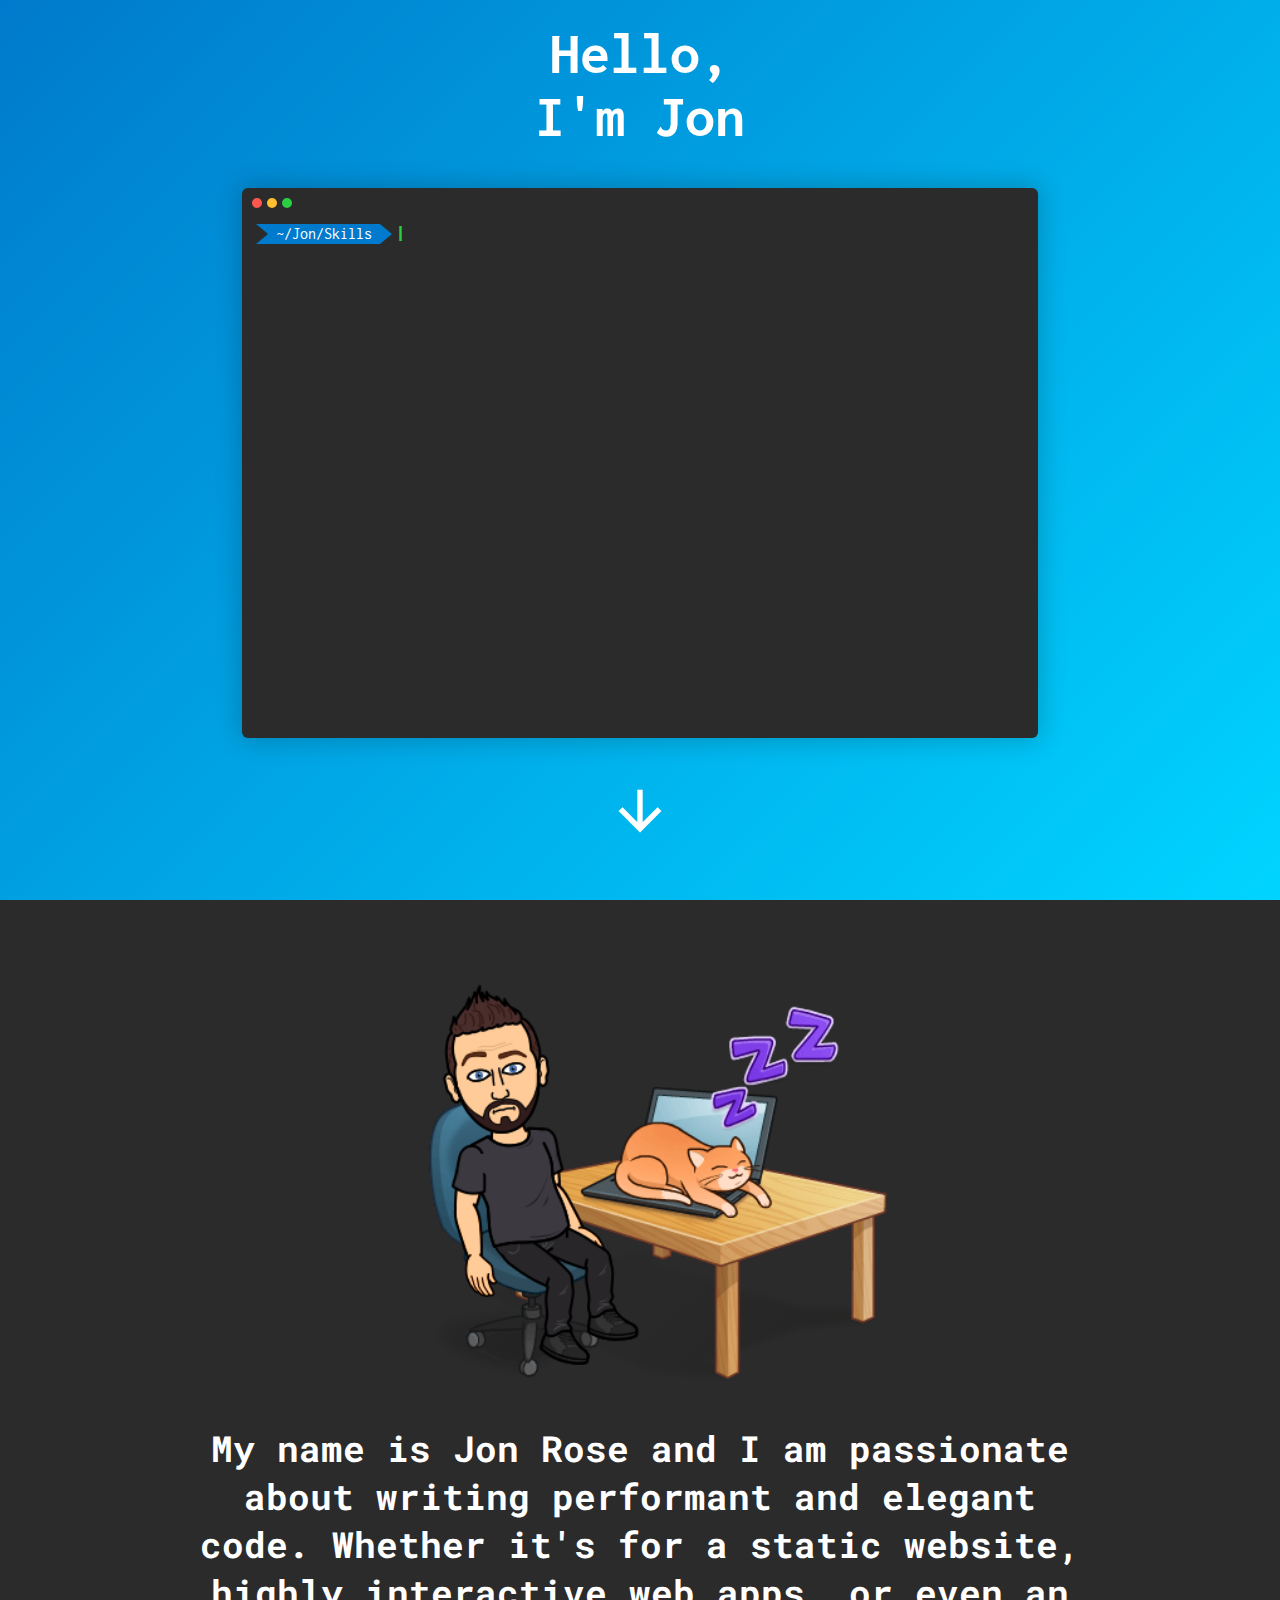
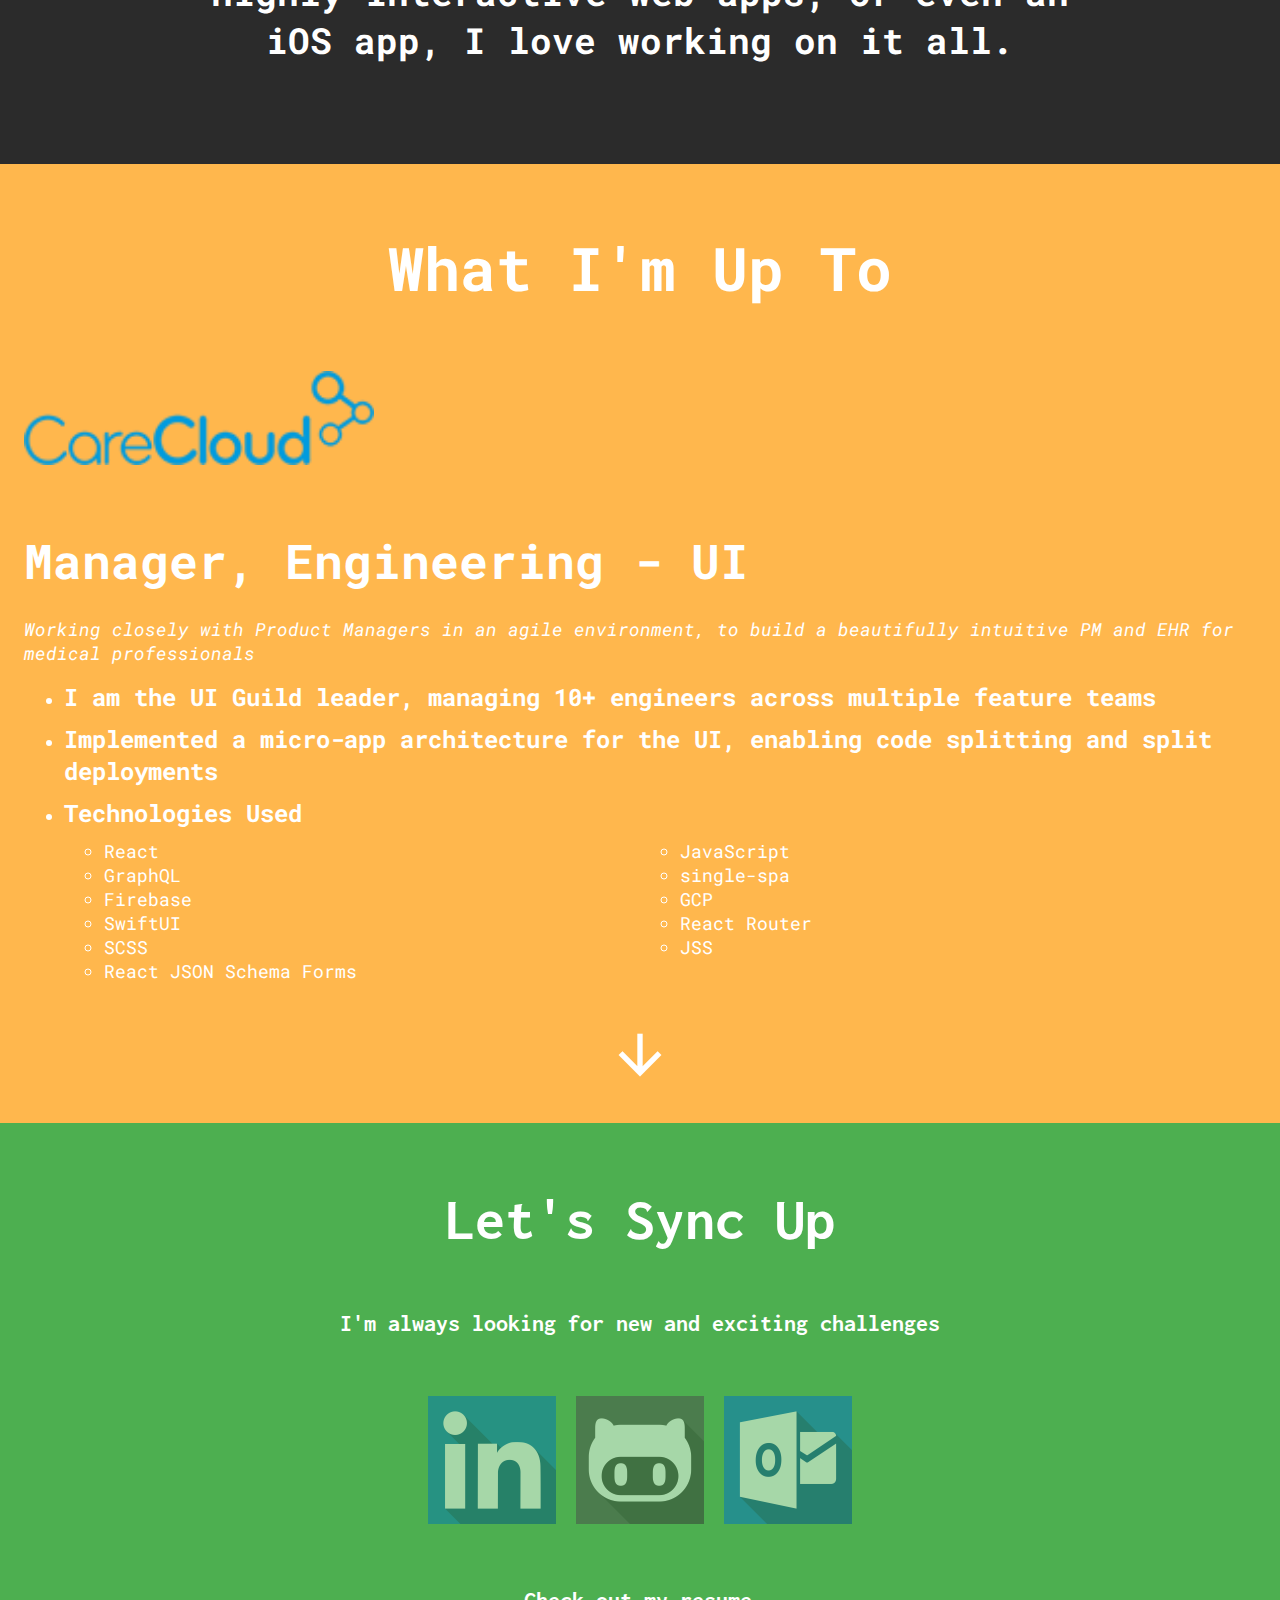
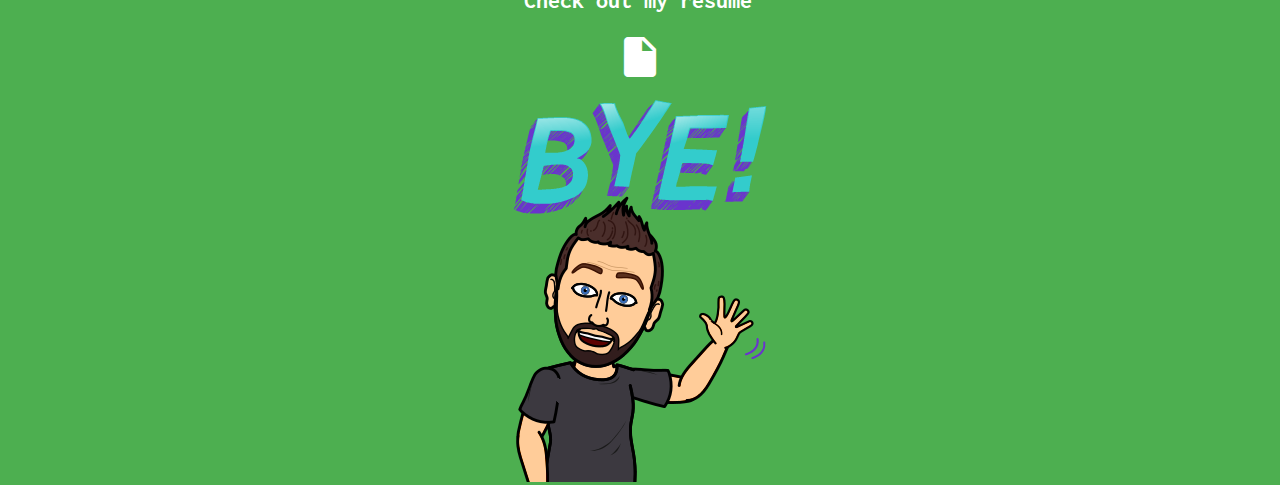
==== index.html @ 501f620a "Initial commit" ====
<!DOCTYPE html>
<html lang="en">
<head>
    <meta charset="UTF-8">
    <meta name="viewport" content="width=device-width, initial-scale=1.0">
    <meta http-equiv="X-UA-Compatible" content="ie=edge">
    <link rel="stylesheet" href="assets/css/main.css">
    <link href="https://fonts.googleapis.com/css?family=Inconsolata|Roboto+Mono&display=swap" rel="stylesheet">
    <link href="https://fonts.googleapis.com/icon?family=Material+Icons" rel="stylesheet">
    <script src="./assets/js/main.js"></script>
    <script src="./assets/js/web-components/index.js"></script>
    <link rel="icon" type="image/png" href="assets//images/JR.png">
    <title>Jon Rose</title>
</head>
<body>
    <section id="landing">
        <div id="intro">
            <h1>Hello,</h1>
            <h1>I'm Jon</h1>
        </div>
        <terminal-emulator></terminal-emulator>
        <div class="scroll iconWrapper" href="#me" >
            <i class="material-icons icon">arrow_downward</i>
        </div>
    </section>
    <section id="about-me">
        <img id="me" src="./assets/images/me.png" alt="bitmoji image of me"/>
        <h1>My name is Jon Rose and I am passionate about writing performant and elegant code. Whether it's for a static website, highly interactive web apps, or even an iOS app, I love working on it all.</h1>
    </section>
    <section id="currentWork">
        <h1 class="heading">What I'm Up To</h1>
        <div id="detailsWrapper">
            <div id="details">
                <img id="CareCloud" src="assets/images/carecloud-logo-blue.png" alt="carecloud-logo-blue">
                <h4>Manager, Engineering - UI</h4>
                <p><em>Working closely with Product Managers in an agile environment, to build a beautifully intuitive PM and EHR for medical professionals</em></p>
                <ul>
                    <li><h5>I am the UI Guild leader, managing 10+ engineers across multiple feature teams</h5></li>
                    <li><h5>Implemented a micro-app architecture for the UI, enabling code splitting and split deployments</h5></li>
                    <li>
                        <h5>Technologies Used</h5>
                        <ul id="techList">
                            <li>React</li>
                            <li>JavaScript</li>
                            <li>GraphQL</li>
                            <li>single-spa</li>
                            <li>Firebase</li>
                            <li>GCP</li>
                            <li>SwiftUI</li>
                            <li>React Router</li>
                            <li>SCSS</li>
                            <li>JSS</li>
                            <li>React JSON Schema Forms</li>
                        </ul>
                    </li>
                </ul>
            </div>
            <div>
                <img id="computer" src="assets/images/dual-screen-1745705.svg" alt="illustration of computer">
            </div>
        </div>
        <div class="scroll iconWrapper" href="#contact" >
            <i class="material-icons icon">arrow_downward</i>
        </div>
    </section>
    <section id="contact">
        <h1 class="heading">Let's Sync Up</h1>
        <h2>I'm always looking for new and exciting challenges</h2>
        <div id="contactLinks">
            <a href="https://www.linkedin.com/in/jonathan-rose-dev/" target="_blank"><img src="./assets/images/linkedin.png" alt="linkedIn"></a>
            <a href="https://www.github.com/summaro400ex" target="_blank"><img src="./assets/images/github.png" alt="github"></a>
            <a href="mailto:jon@jonrose.dev"><img src="./assets/images/email.png" alt="email"></a>
        </div>
        <div id="resumeWrapper">
                <h2>Check out my resume</h2>
                <a href="/resume.pdf" target="_blank">
                    <i class="material-icons">
                    insert_drive_file
                    </i>
                </a>
            </div>
        <div id="bye">
            <img src="./assets/images/bye.png" alt="bye">
        </div>
    </section>
    <div id="credit">
        <p>Image by <a href="https://pixabay.com/users/200degrees-2051452/?utm_source=link-attribution&amp;utm_medium=referral&amp;utm_campaign=image&amp;utm_content=1745705">200 Degrees</a> from <a href="https://pixabay.com/?utm_source=link-attribution&amp;utm_medium=referral&amp;utm_campaign=image&amp;utm_content=1745705">Pixabay</a></p>
    </div>
</body>
</html>
---- assets/css/main.css ----
body {
    margin: 0 auto;
    font-family: 'Inconsolata', monospace;
}
::-webkit-scrollbar {
    display: none;
}
h1.heading {
    text-align: center;
    font-size: 60px;
}

div.iconWrapper {
    position: relative;
    align-self: center;
    height: 100px;
    width: 64px;
}
div.iconWrapper i {
    font-size: 64px;
    cursor: pointer;
    position: absolute;
    animation: animateDown 1.25s infinite;
}

@keyframes animateDown {
    from {
        opacity: 0;
        bottom: 40px;
    }
    to {
        opacity: 1;
        bottom: 10px;
    }
}

section#landing {
    color: white;;
    display: flex;
    flex-direction: column;
    justify-content: space-around;
    align-items: center;
    min-height: 100vh;
    height: fit-content;
    background: linear-gradient(135deg, rgba(0,122, 204,1) 0%, rgba(0,212,255,1) 100%);

}
section#landing h1 {
    font-size: 60px;
    margin: 0 auto;
}
section#landing div#intro {
    display: flex;
    flex-direction: column;
    justify-content: flex-start;
    align-items: center;
    animation: fadeIn 0.8s;
}

@keyframes fadeIn {
    from {
        opacity: 0;
    }
    80% {
        opacity: 0.5;
    }
    to {
        opacity: 1;
    }
}

section#about-me {
    display: flex;
    flex-direction: column;
    height: fit-content;
    background: rgb(43,43,43);
    align-items: center;
    color: white;
    font-family: 'Roboto Mono';
}

section#about-me img {
    width: 50vw;
    max-width: 500px;
}
section#about-me h1 {
    width: 70vw;
    font-size: 36px;
    text-align: center;
    margin-bottom: 100px;
}
@media only screen and (max-width: 1100px) {
    section#about-me h1 {
      font-size: 24px;
    }
}
section#currentWork {
    font-family: 'Roboto Mono';
    padding-top: 24px;
    height: fit-content;
    min-height: 100vh;
    color: white;
    background: #ffb74d;
    display: flex;
    flex-direction: column;
    justify-content: space-around;
}

section#currentWork #detailsWrapper{
    display: grid;
    grid-template-columns: 1fr 1fr;
}

section#currentWork div#details {
    padding: 24px;
}
section#currentWork img#computer {
    width: 50vw;
    min-width: 700px;
}
section#currentWork img#computer {
    height: 30vw;
    min-height: 300px;
}
section#currentWork img#CareCloud {
    max-width: 350px;
    width: 85vw;
    margin-bottom: 50px;
}

section#currentWork h4 {
    font-size: 48px;
    margin: 0 auto;
    margin-top: 10px;
    margin-bottom: 25px;
}

section#currentWork p {
    font-size: 18px;
    margin: 0 auto;
    margin-top: 10px;
}

section#currentWork li h5 {
    font-size: 24px;
    margin: 0 auto;
    margin-top: 10px;
}

section#currentWork ul#techList {
    margin-top: 10px;
    display: grid;
    grid-template-columns: 1fr 1fr;
    font-size: 18px;
}
@media only screen and (max-width: 1300px) {
    section#currentWork img#computer {
      display: none;
    }
    div#credit {
        display: none;
    }
    section#currentWork #detailsWrapper{
        grid-template-columns: 1fr;
    }
}
@media only screen and (max-width: 500px) {
    section#currentWork h4 {
        font-size: 36px;
    }
    section#currentWork li h5 {
        font-size: 18px;
    }
    section#currentWork p {
        font-size: 14px;
    }
    section#currentWork ul#techList {
        font-size: 14px;
    }
}

section#contact {
    height: fit-content;
    padding-top: 24px;
    color: white;
    background: rgb(77, 175, 80);
    display: flex;
    flex-direction: column;
    align-items: center
}
section#contact h2 {
    text-align: center;
}
section#contact div#resumeWrapper {
    display: flex;
    flex-direction: column;
    align-items: center;
}
section#contact div#resumeWrapper h2 {
    margin-right: 5px;
}
section#contact div#resumeWrapper i {
    color: white;
    font-size: 48px;
}
section#contact div#contactLinks {
    margin-top: 40px;
    display: flex;
    height: fit-content;
    flex-direction: row;
    justify-content: center;
    margin-bottom: 40px;
}

section#contact div#contactLinks img {
    margin-left: 10px;
    margin-right: 10px;
    opacity: 0.5;
    transition: all 0.6s;
}

section#contact div#contactLinks img:hover {
    opacity: 1;
}
section#contact div#bye {
    text-align: center;
}

@media only screen and (max-width: 500px) {
    section#contact div#contactLinks img  {
        width: 80px;
    }
    section#contact div#bye img {
        width: 200px;
    }
}

div#credit {
    height: fit-content;
    background: rgb(43,43,43);
    color: white
}
div#credit p {
    margin: 0 auto;
}
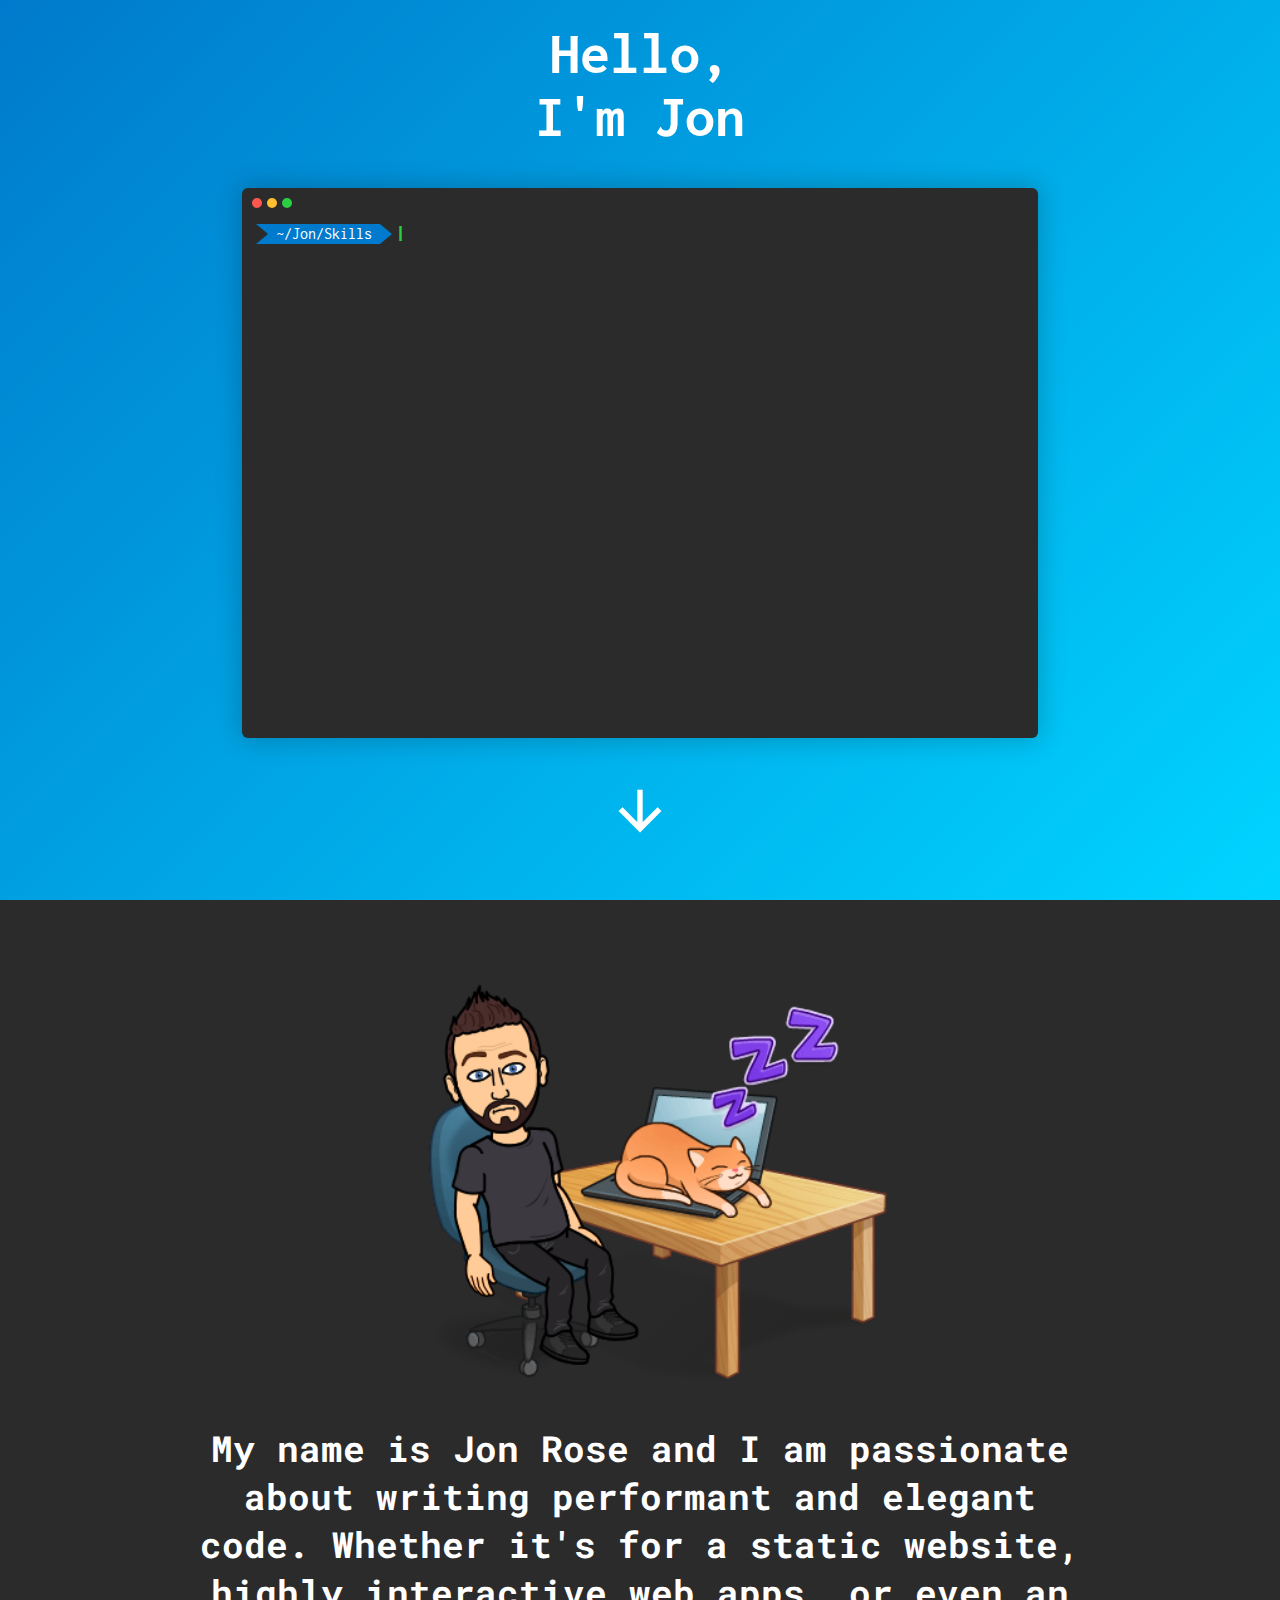
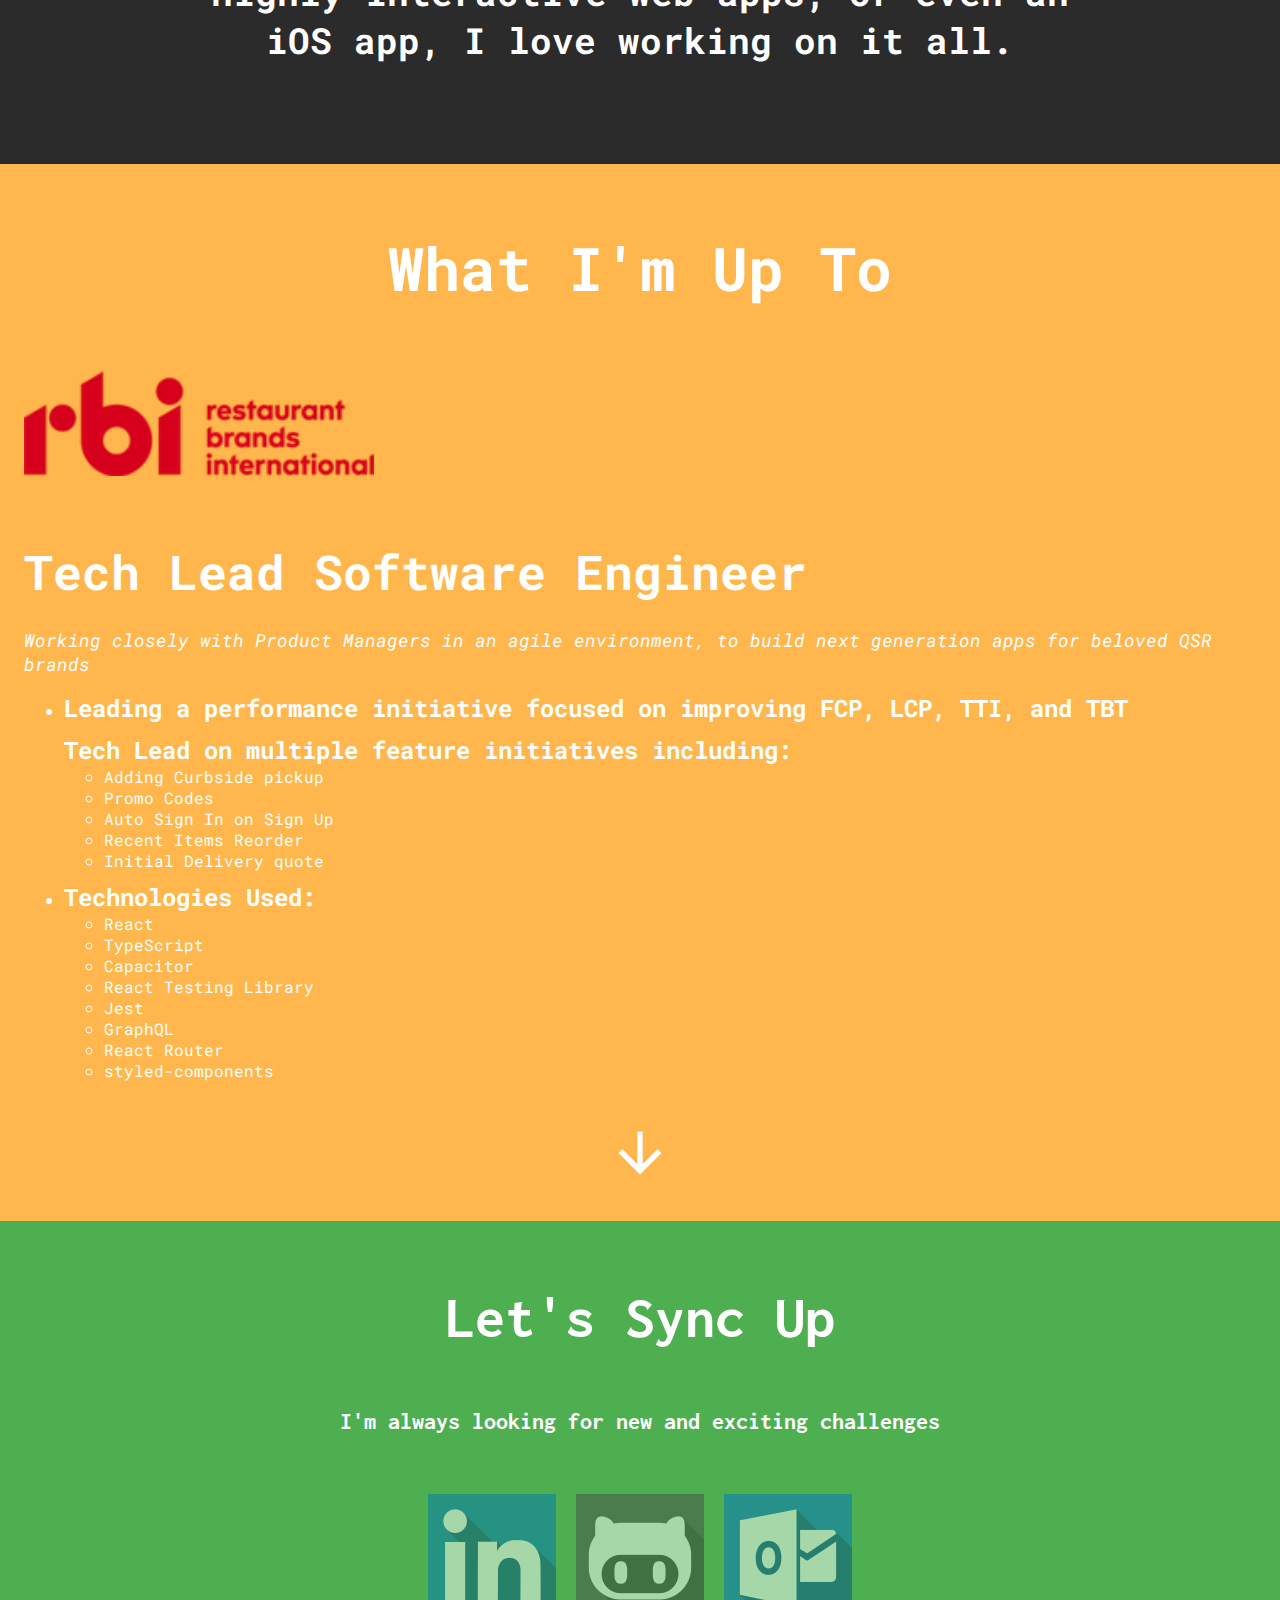
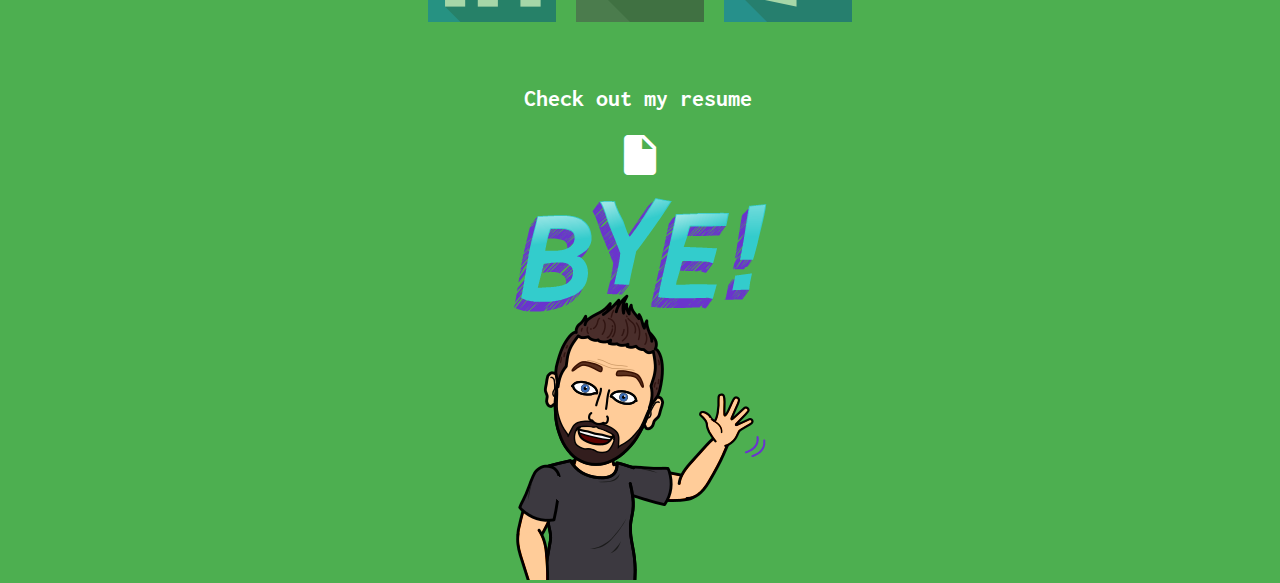
==== commit 37c4edc3: "Add RBI" ====
--- a/index.html
+++ b/index.html
@@ -1,90 +1,111 @@
 <!DOCTYPE html>
 <html lang="en">
+
 <head>
-    <meta charset="UTF-8">
-    <meta name="viewport" content="width=device-width, initial-scale=1.0">
-    <meta http-equiv="X-UA-Compatible" content="ie=edge">
-    <link rel="stylesheet" href="assets/css/main.css">
-    <link href="https://fonts.googleapis.com/css?family=Inconsolata|Roboto+Mono&display=swap" rel="stylesheet">
-    <link href="https://fonts.googleapis.com/icon?family=Material+Icons" rel="stylesheet">
-    <script src="./assets/js/main.js"></script>
-    <script src="./assets/js/web-components/index.js"></script>
-    <link rel="icon" type="image/png" href="assets//images/JR.png">
-    <title>Jon Rose</title>
+  <meta charset="UTF-8">
+  <meta name="viewport" content="width=device-width, initial-scale=1.0">
+  <meta http-equiv="X-UA-Compatible" content="ie=edge">
+  <link rel="stylesheet" href="assets/css/main.css">
+  <link href="https://fonts.googleapis.com/css?family=Inconsolata|Roboto+Mono&display=swap" rel="stylesheet">
+  <link href="https://fonts.googleapis.com/icon?family=Material+Icons" rel="stylesheet">
+  <script src="./assets/js/main.js"></script>
+  <script src="./assets/js/web-components/index.js"></script>
+  <link rel="icon" type="image/png" href="assets//images/JR.png">
+  <title>Jon Rose</title>
 </head>
+
 <body>
-    <section id="landing">
-        <div id="intro">
-            <h1>Hello,</h1>
-            <h1>I'm Jon</h1>
-        </div>
-        <terminal-emulator></terminal-emulator>
-        <div class="scroll iconWrapper" href="#me" >
-            <i class="material-icons icon">arrow_downward</i>
-        </div>
-    </section>
-    <section id="about-me">
-        <img id="me" src="./assets/images/me.png" alt="bitmoji image of me"/>
-        <h1>My name is Jon Rose and I am passionate about writing performant and elegant code. Whether it's for a static website, highly interactive web apps, or even an iOS app, I love working on it all.</h1>
-    </section>
-    <section id="currentWork">
-        <h1 class="heading">What I'm Up To</h1>
-        <div id="detailsWrapper">
-            <div id="details">
-                <img id="CareCloud" src="assets/images/carecloud-logo-blue.png" alt="carecloud-logo-blue">
-                <h4>Manager, Engineering - UI</h4>
-                <p><em>Working closely with Product Managers in an agile environment, to build a beautifully intuitive PM and EHR for medical professionals</em></p>
-                <ul>
-                    <li><h5>I am the UI Guild leader, managing 10+ engineers across multiple feature teams</h5></li>
-                    <li><h5>Implemented a micro-app architecture for the UI, enabling code splitting and split deployments</h5></li>
-                    <li>
-                        <h5>Technologies Used</h5>
-                        <ul id="techList">
-                            <li>React</li>
-                            <li>JavaScript</li>
-                            <li>GraphQL</li>
-                            <li>single-spa</li>
-                            <li>Firebase</li>
-                            <li>GCP</li>
-                            <li>SwiftUI</li>
-                            <li>React Router</li>
-                            <li>SCSS</li>
-                            <li>JSS</li>
-                            <li>React JSON Schema Forms</li>
-                        </ul>
-                    </li>
-                </ul>
-            </div>
-            <div>
-                <img id="computer" src="assets/images/dual-screen-1745705.svg" alt="illustration of computer">
-            </div>
-        </div>
-        <div class="scroll iconWrapper" href="#contact" >
-            <i class="material-icons icon">arrow_downward</i>
-        </div>
-    </section>
-    <section id="contact">
-        <h1 class="heading">Let's Sync Up</h1>
-        <h2>I'm always looking for new and exciting challenges</h2>
-        <div id="contactLinks">
-            <a href="https://www.linkedin.com/in/jonathan-rose-dev/" target="_blank"><img src="./assets/images/linkedin.png" alt="linkedIn"></a>
-            <a href="https://www.github.com/summaro400ex" target="_blank"><img src="./assets/images/github.png" alt="github"></a>
-            <a href="mailto:jon@jonrose.dev"><img src="./assets/images/email.png" alt="email"></a>
-        </div>
-        <div id="resumeWrapper">
-                <h2>Check out my resume</h2>
-                <a href="/resume.pdf" target="_blank">
-                    <i class="material-icons">
-                    insert_drive_file
-                    </i>
-                </a>
-            </div>
-        <div id="bye">
-            <img src="./assets/images/bye.png" alt="bye">
-        </div>
-    </section>
-    <div id="credit">
-        <p>Image by <a href="https://pixabay.com/users/200degrees-2051452/?utm_source=link-attribution&amp;utm_medium=referral&amp;utm_campaign=image&amp;utm_content=1745705">200 Degrees</a> from <a href="https://pixabay.com/?utm_source=link-attribution&amp;utm_medium=referral&amp;utm_campaign=image&amp;utm_content=1745705">Pixabay</a></p>
+  <section id="landing">
+    <div id="intro">
+      <h1>Hello,</h1>
+      <h1>I'm Jon</h1>
     </div>
+    <terminal-emulator></terminal-emulator>
+    <div class="scroll iconWrapper" href="#me">
+      <i class="material-icons icon">arrow_downward</i>
+    </div>
+  </section>
+  <section id="about-me">
+    <img id="me" src="./assets/images/me.png" alt="bitmoji image of me" />
+    <h1>My name is Jon Rose and I am passionate about writing performant and elegant code. Whether it's for a static
+      website, highly interactive web apps, or even an iOS app, I love working on it all.</h1>
+  </section>
+  <section id="currentWork">
+    <h1 class="heading">What I'm Up To</h1>
+    <div id="detailsWrapper">
+      <div id="details">
+        <img id="Employer" src="assets/images/rbi_logo.png" alt="RBI logo">
+        <h4>Tech Lead Software Engineer</h4>
+        <p><em>Working closely with Product Managers in an agile environment, to build next generation apps for beloved
+            QSR brands</em></p>
+        <ul>
+          <li>
+            <h5>
+              Leading a performance initiative focused on improving FCP, LCP, TTI, and TBT
+            </h5>
+            <h5>
+              Tech Lead on multiple feature initiatives including:
+            </h5>
+            <ul class="nestedList">
+              <li>Adding Curbside pickup</li>
+              <li>Promo Codes</li>
+              <li>Auto Sign In on Sign Up</li>
+              <li>Recent Items Reorder</li>
+              <li>Initial Delivery quote</li>
+            </ul>
+          </li>
+          <li>
+            <h5>Technologies Used:</h5>
+            <ul class="nestedList">
+              <li>React</li>
+              <li>TypeScript</li>
+              <li>Capacitor</li>
+              <li>React Testing Library</li>
+              <li>Jest</li>
+              <li>GraphQL</li>
+              <li>React Router</li>
+              <li>styled-components</li>
+            </ul>
+          </li>
+        </ul>
+      </div>
+      <div>
+        <img id="computer" src="assets/images/dual-screen-1745705.svg" alt="illustration of computer">
+      </div>
+    </div>
+    <div class="scroll iconWrapper" href="#contact">
+      <i class="material-icons icon">arrow_downward</i>
+    </div>
+  </section>
+  <section id="contact">
+    <h1 class="heading">Let's Sync Up</h1>
+    <h2>I'm always looking for new and exciting challenges</h2>
+    <div id="contactLinks">
+      <a href="https://www.linkedin.com/in/jonathan-rose-dev/" target="_blank"><img src="./assets/images/linkedin.png"
+          alt="linkedIn"></a>
+      <a href="https://www.github.com/summaro400ex" target="_blank"><img src="./assets/images/github.png"
+          alt="github"></a>
+      <a href="mailto:jon@jonrose.dev"><img src="./assets/images/email.png" alt="email"></a>
+    </div>
+    <div id="resumeWrapper">
+      <h2>Check out my resume</h2>
+      <a href="/resume.pdf" target="_blank">
+        <i class="material-icons">
+          insert_drive_file
+        </i>
+      </a>
+    </div>
+    <div id="bye">
+      <img src="./assets/images/bye.png" alt="bye">
+    </div>
+  </section>
+  <div id="credit">
+    <p>Image by <a
+        href="https://pixabay.com/users/200degrees-2051452/?utm_source=link-attribution&amp;utm_medium=referral&amp;utm_campaign=image&amp;utm_content=1745705">200
+        Degrees</a> from <a
+        href="https://pixabay.com/?utm_source=link-attribution&amp;utm_medium=referral&amp;utm_campaign=image&amp;utm_content=1745705">Pixabay</a>
+    </p>
+  </div>
 </body>
+
 </html>--- a/assets/css/main.css
+++ b/assets/css/main.css
@@ -122,7 +122,7 @@
     height: 30vw;
     min-height: 300px;
 }
-section#currentWork img#CareCloud {
+section#currentWork img#Employer {
     max-width: 350px;
     width: 85vw;
     margin-bottom: 50px;
@@ -147,12 +147,12 @@
     margin-top: 10px;
 }
 
-section#currentWork ul#techList {
+/* section#currentWork ul#techList {
     margin-top: 10px;
     display: grid;
     grid-template-columns: 1fr 1fr;
     font-size: 18px;
-}
+} */
 @media only screen and (max-width: 1300px) {
     section#currentWork img#computer {
       display: none;
@@ -174,7 +174,7 @@
     section#currentWork p {
         font-size: 14px;
     }
-    section#currentWork ul#techList {
+    section#currentWork ul.nestedList {
         font-size: 14px;
     }
 }
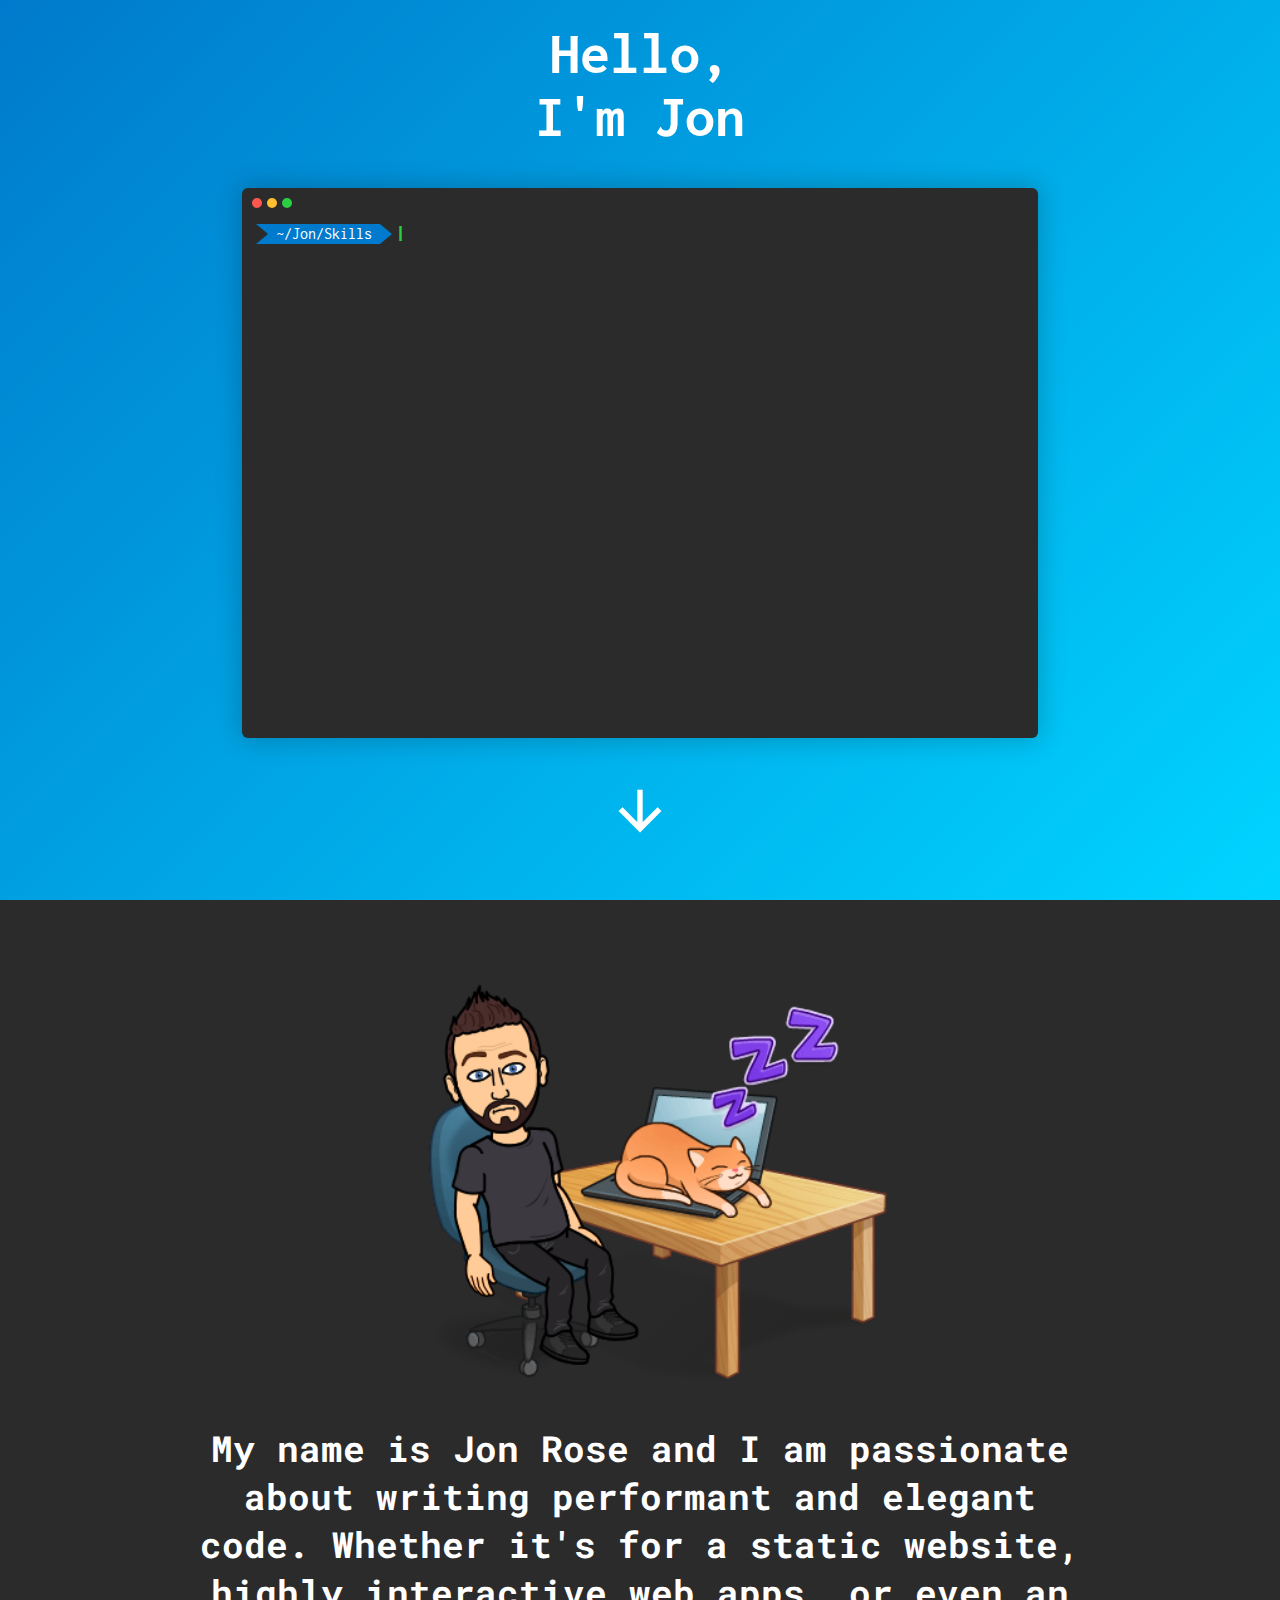
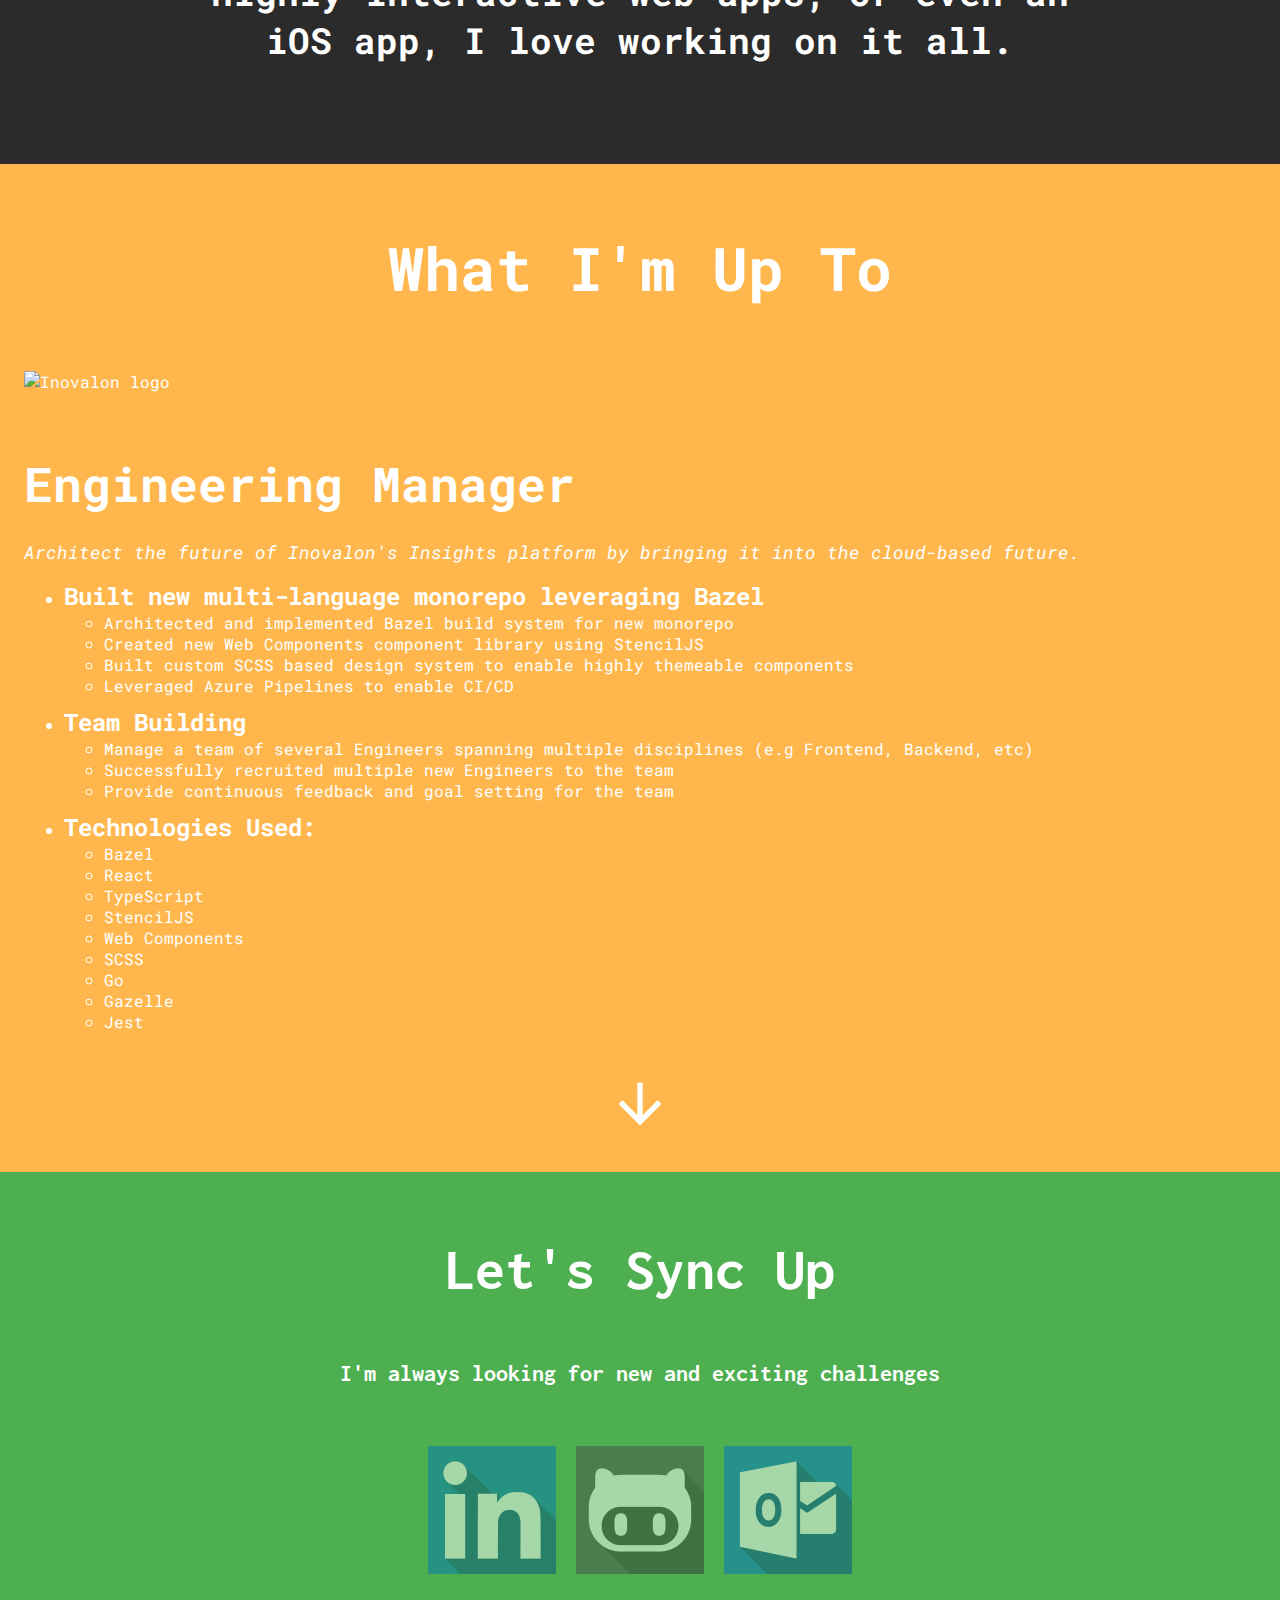
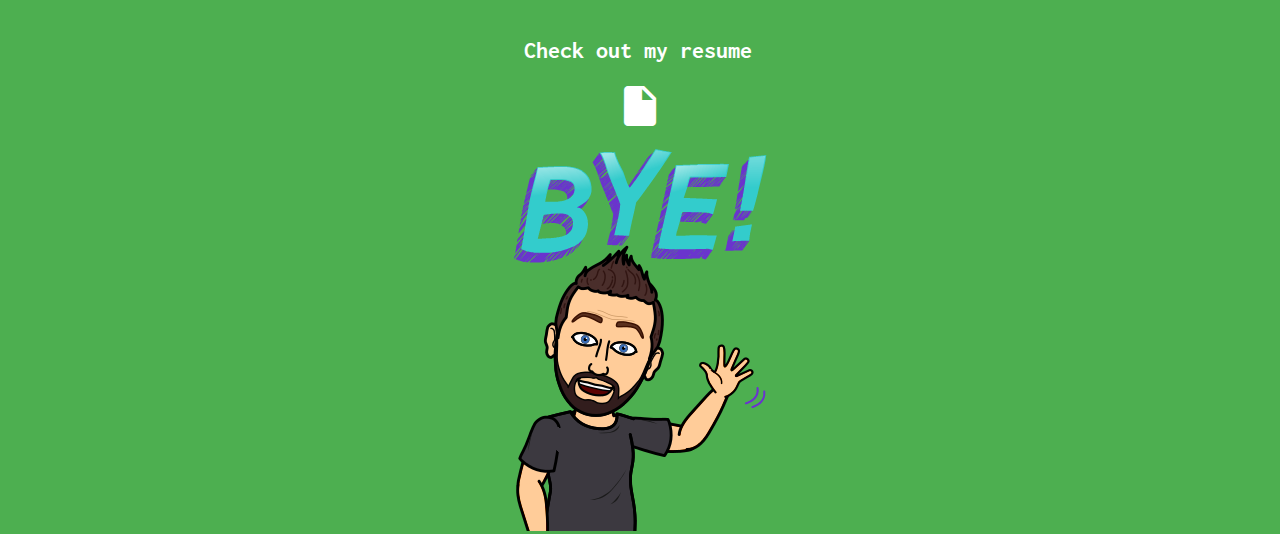
==== commit 188af7ba: "Updates to include Inovalon" ====
--- a/index.html
+++ b/index.html
@@ -34,37 +34,43 @@
     <h1 class="heading">What I'm Up To</h1>
     <div id="detailsWrapper">
       <div id="details">
-        <img id="Employer" src="assets/images/rbi_logo.png" alt="RBI logo">
-        <h4>Tech Lead Software Engineer</h4>
-        <p><em>Working closely with Product Managers in an agile environment, to build next generation apps for beloved
-            QSR brands</em></p>
+        <img id="Employer" src="https://www.inovalon.com/wp-content/themes/active-master-v2/images/logo.svg" alt="Inovalon logo">
+        <h4>Engineering Manager</h4>
+        <p><em>Architect the future of Inovalon's Insights platform by bringing it into the cloud-based future.</em></p>
         <ul>
           <li>
             <h5>
-              Leading a performance initiative focused on improving FCP, LCP, TTI, and TBT
-            </h5>
-            <h5>
-              Tech Lead on multiple feature initiatives including:
+              Built new multi-language monorepo leveraging Bazel
             </h5>
             <ul class="nestedList">
-              <li>Adding Curbside pickup</li>
-              <li>Promo Codes</li>
-              <li>Auto Sign In on Sign Up</li>
-              <li>Recent Items Reorder</li>
-              <li>Initial Delivery quote</li>
+              <li>Architected and implemented Bazel build system for new monorepo</li>
+              <li>Created new Web Components component library using StencilJS</li>
+              <li>Built custom SCSS based design system to enable highly themeable components</li>
+              <li>Leveraged Azure Pipelines to enable CI/CD</li>
+            </ul>
+          </li>
+          <li>
+            <h5>
+              Team Building
+            </h5>
+            <ul class="nestedList">
+              <li>Manage a team of several Engineers spanning multiple disciplines (e.g Frontend, Backend, etc)</li>
+              <li>Successfully recruited multiple new Engineers to the team</li>
+              <li>Provide continuous feedback and goal setting for the team</li>
             </ul>
           </li>
           <li>
             <h5>Technologies Used:</h5>
             <ul class="nestedList">
+              <li>Bazel</li>
               <li>React</li>
               <li>TypeScript</li>
-              <li>Capacitor</li>
-              <li>React Testing Library</li>
+              <li>StencilJS</li>
+              <li>Web Components</li>
+              <li>SCSS</li>
+              <li>Go</li>
+              <li>Gazelle</li>
               <li>Jest</li>
-              <li>GraphQL</li>
-              <li>React Router</li>
-              <li>styled-components</li>
             </ul>
           </li>
         </ul>
